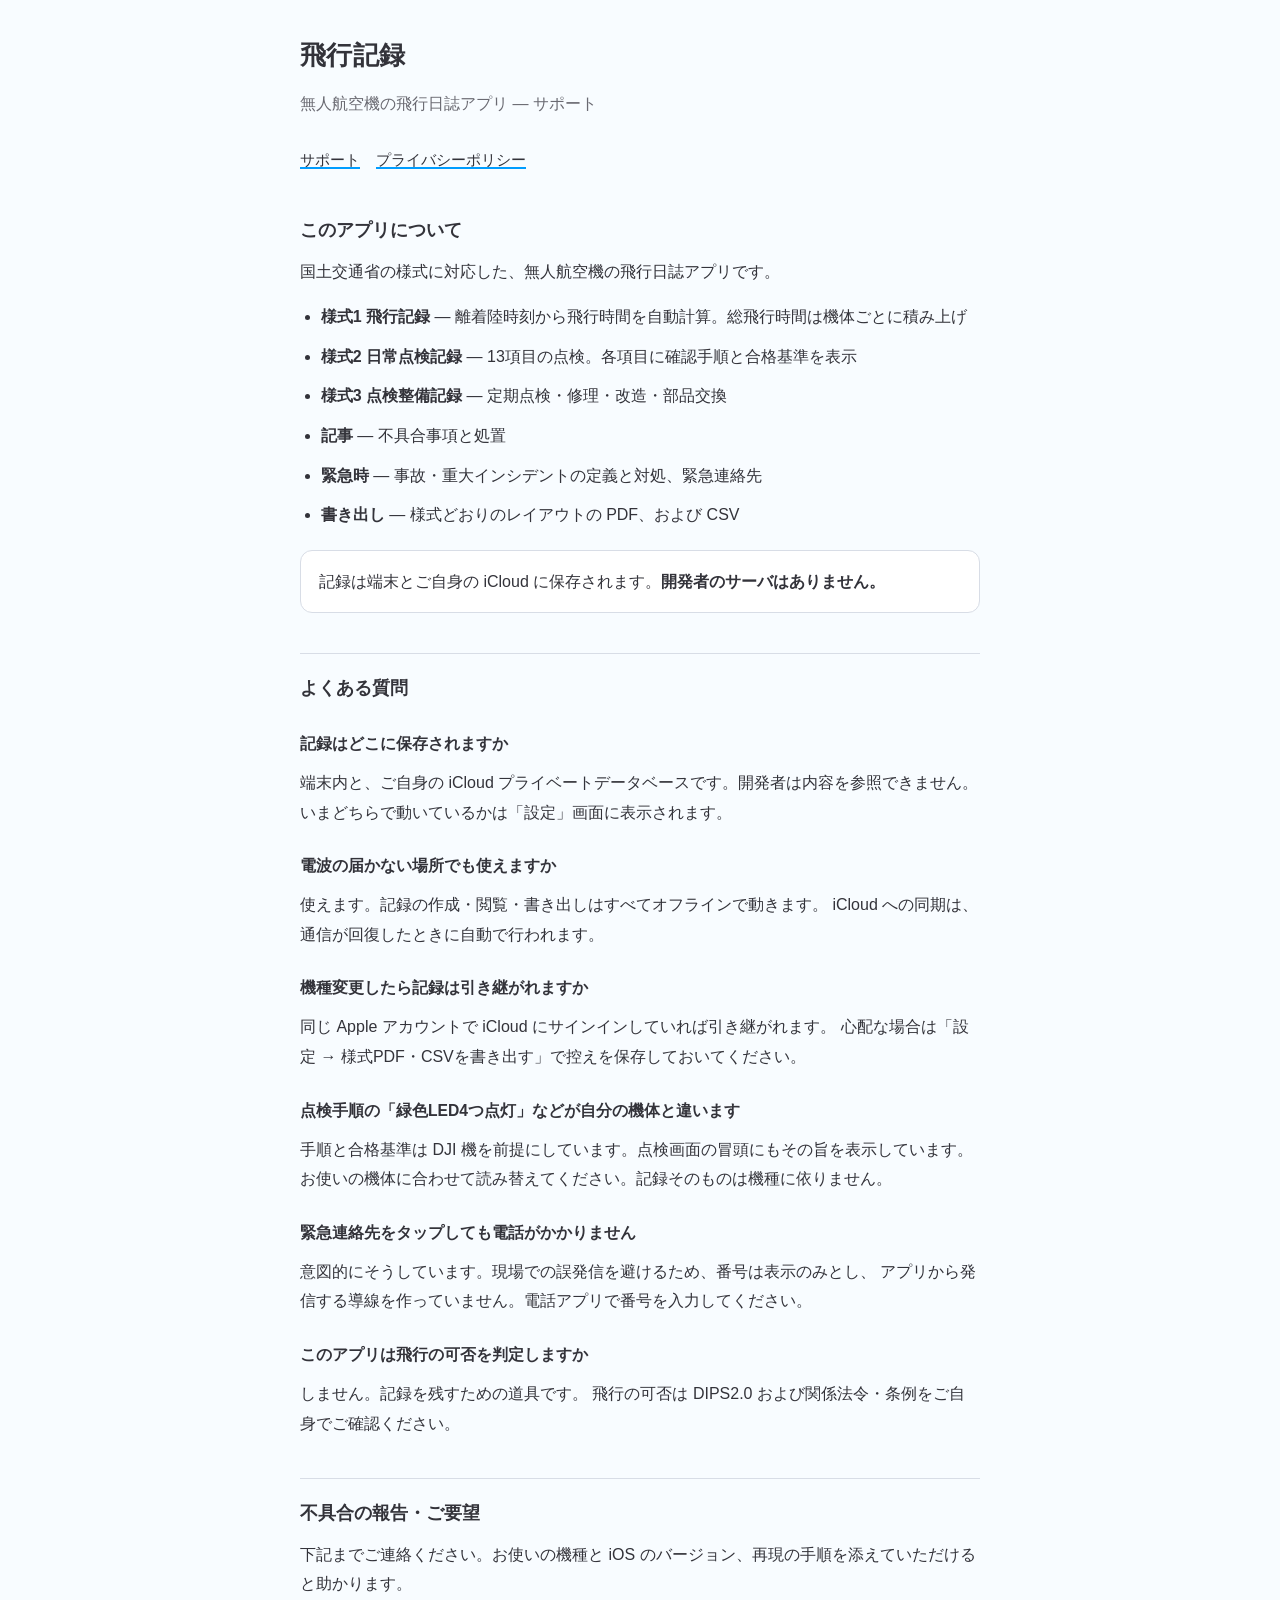
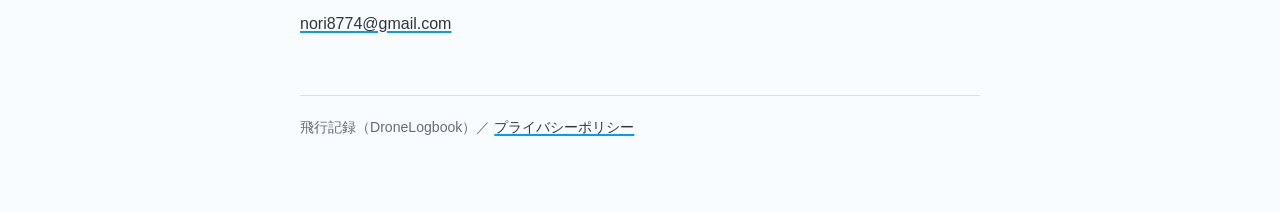
==== index.html @ 9141b2b8 "サポートページとプライバシーポリシーを置く App Store の提出に必要な2つのURLのため。 内容は実装どおり（記録は端末と本人の iCloud のみ、解析・広告・第三者SDKなし）。" ====
<!DOCTYPE html>
<html lang="ja">
<head>
<meta charset="utf-8">
<meta name="viewport" content="width=device-width, initial-scale=1">
<title>飛行記録 — サポート</title>
<link rel="stylesheet" href="style.css">
</head>
<body>
<main>
  <h1>飛行記録</h1>
  <p class="lede">無人航空機の飛行日誌アプリ — サポート</p>
  <nav><a href="index.html">サポート</a><a href="privacy.html">プライバシーポリシー</a></nav>

  <h2>このアプリについて</h2>
  <p>国土交通省の様式に対応した、無人航空機の飛行日誌アプリです。</p>
  <ul>
    <li><strong>様式1 飛行記録</strong> — 離着陸時刻から飛行時間を自動計算。総飛行時間は機体ごとに積み上げ</li>
    <li><strong>様式2 日常点検記録</strong> — 13項目の点検。各項目に確認手順と合格基準を表示</li>
    <li><strong>様式3 点検整備記録</strong> — 定期点検・修理・改造・部品交換</li>
    <li><strong>記事</strong> — 不具合事項と処置</li>
    <li><strong>緊急時</strong> — 事故・重大インシデントの定義と対処、緊急連絡先</li>
    <li><strong>書き出し</strong> — 様式どおりのレイアウトの PDF、および CSV</li>
  </ul>

  <div class="box">
    <p>記録は端末とご自身の iCloud に保存されます。<strong>開発者のサーバはありません。</strong></p>
  </div>

  <h2>よくある質問</h2>

  <h3>記録はどこに保存されますか</h3>
  <p>端末内と、ご自身の iCloud プライベートデータベースです。開発者は内容を参照できません。
     いまどちらで動いているかは「設定」画面に表示されます。</p>

  <h3>電波の届かない場所でも使えますか</h3>
  <p>使えます。記録の作成・閲覧・書き出しはすべてオフラインで動きます。
     iCloud への同期は、通信が回復したときに自動で行われます。</p>

  <h3>機種変更したら記録は引き継がれますか</h3>
  <p>同じ Apple アカウントで iCloud にサインインしていれば引き継がれます。
     心配な場合は「設定 → 様式PDF・CSVを書き出す」で控えを保存しておいてください。</p>

  <h3>点検手順の「緑色LED4つ点灯」などが自分の機体と違います</h3>
  <p>手順と合格基準は DJI 機を前提にしています。点検画面の冒頭にもその旨を表示しています。
     お使いの機体に合わせて読み替えてください。記録そのものは機種に依りません。</p>

  <h3>緊急連絡先をタップしても電話がかかりません</h3>
  <p>意図的にそうしています。現場での誤発信を避けるため、番号は表示のみとし、
     アプリから発信する導線を作っていません。電話アプリで番号を入力してください。</p>

  <h3>このアプリは飛行の可否を判定しますか</h3>
  <p>しません。記録を残すための道具です。
     飛行の可否は DIPS2.0 および関係法令・条例をご自身でご確認ください。</p>

  <h2>不具合の報告・ご要望</h2>
  <p>下記までご連絡ください。お使いの機種と iOS のバージョン、再現の手順を添えていただけると助かります。</p>
  <p><a href="mailto:nori8774@gmail.com">nori8774@gmail.com</a></p>

  <footer>飛行記録（DroneLogbook）／ <a href="privacy.html">プライバシーポリシー</a></footer>
</main>
</body>
</html>
---- style.css ----
/* 飛行記録（DroneLogbook）のサポートページ。
   アプリと同じ配色（AQUA）。審査は電話で見られるので、狭い幅でも読めるようにする。 */
:root {
  --bg: #f8fcff; --surface: #ffffff; --border: #d8dde6;
  --text: #33333a; --text-sub: #6a6a72; --primary: #009dff; --accent: #086eac;
}
@media (prefers-color-scheme: dark) {
  :root {
    --bg: #0c1218; --surface: #151d26; --border: #27313c;
    --text: #f0f2f7; --text-sub: #9fadbb; --primary: #39adff; --accent: #009dff;
  }
}
* { box-sizing: border-box; }
body {
  margin: 0;
  padding: 32px 20px 72px;
  font-family: -apple-system, "Hiragino Sans", "Noto Sans JP", sans-serif;
  font-size: 16px;
  line-height: 1.85;
  color: var(--text);
  background: var(--bg);
}
main { max-width: 680px; margin: 0 auto; }
h1 { font-size: 1.6rem; margin: 0 0 4px; letter-spacing: .01em; }
h2 { font-size: 1.1rem; margin: 40px 0 10px; padding-top: 18px; border-top: 1px solid var(--border); }
h2:first-of-type { border-top: none; padding-top: 0; }
h3 { font-size: .98rem; margin: 24px 0 6px; }
p, li { margin: 10px 0; }
ul { padding-left: 1.3em; }
a { color: var(--text); text-decoration: underline; text-decoration-color: var(--primary); text-decoration-thickness: 2px; text-underline-offset: 2px; }
.lede { color: var(--text-sub); margin-bottom: 28px; }
.note { font-size: .9rem; color: var(--text-sub); }
.box { background: var(--surface); border: 1px solid var(--border); border-radius: 12px; padding: 16px 18px; margin: 20px 0; }
.box p:first-child { margin-top: 0; } .box p:last-child { margin-bottom: 0; }
nav { margin-bottom: 28px; font-size: .92rem; }
nav a { margin-right: 16px; }
footer { margin-top: 56px; padding-top: 18px; border-top: 1px solid var(--border); font-size: .88rem; color: var(--text-sub); }
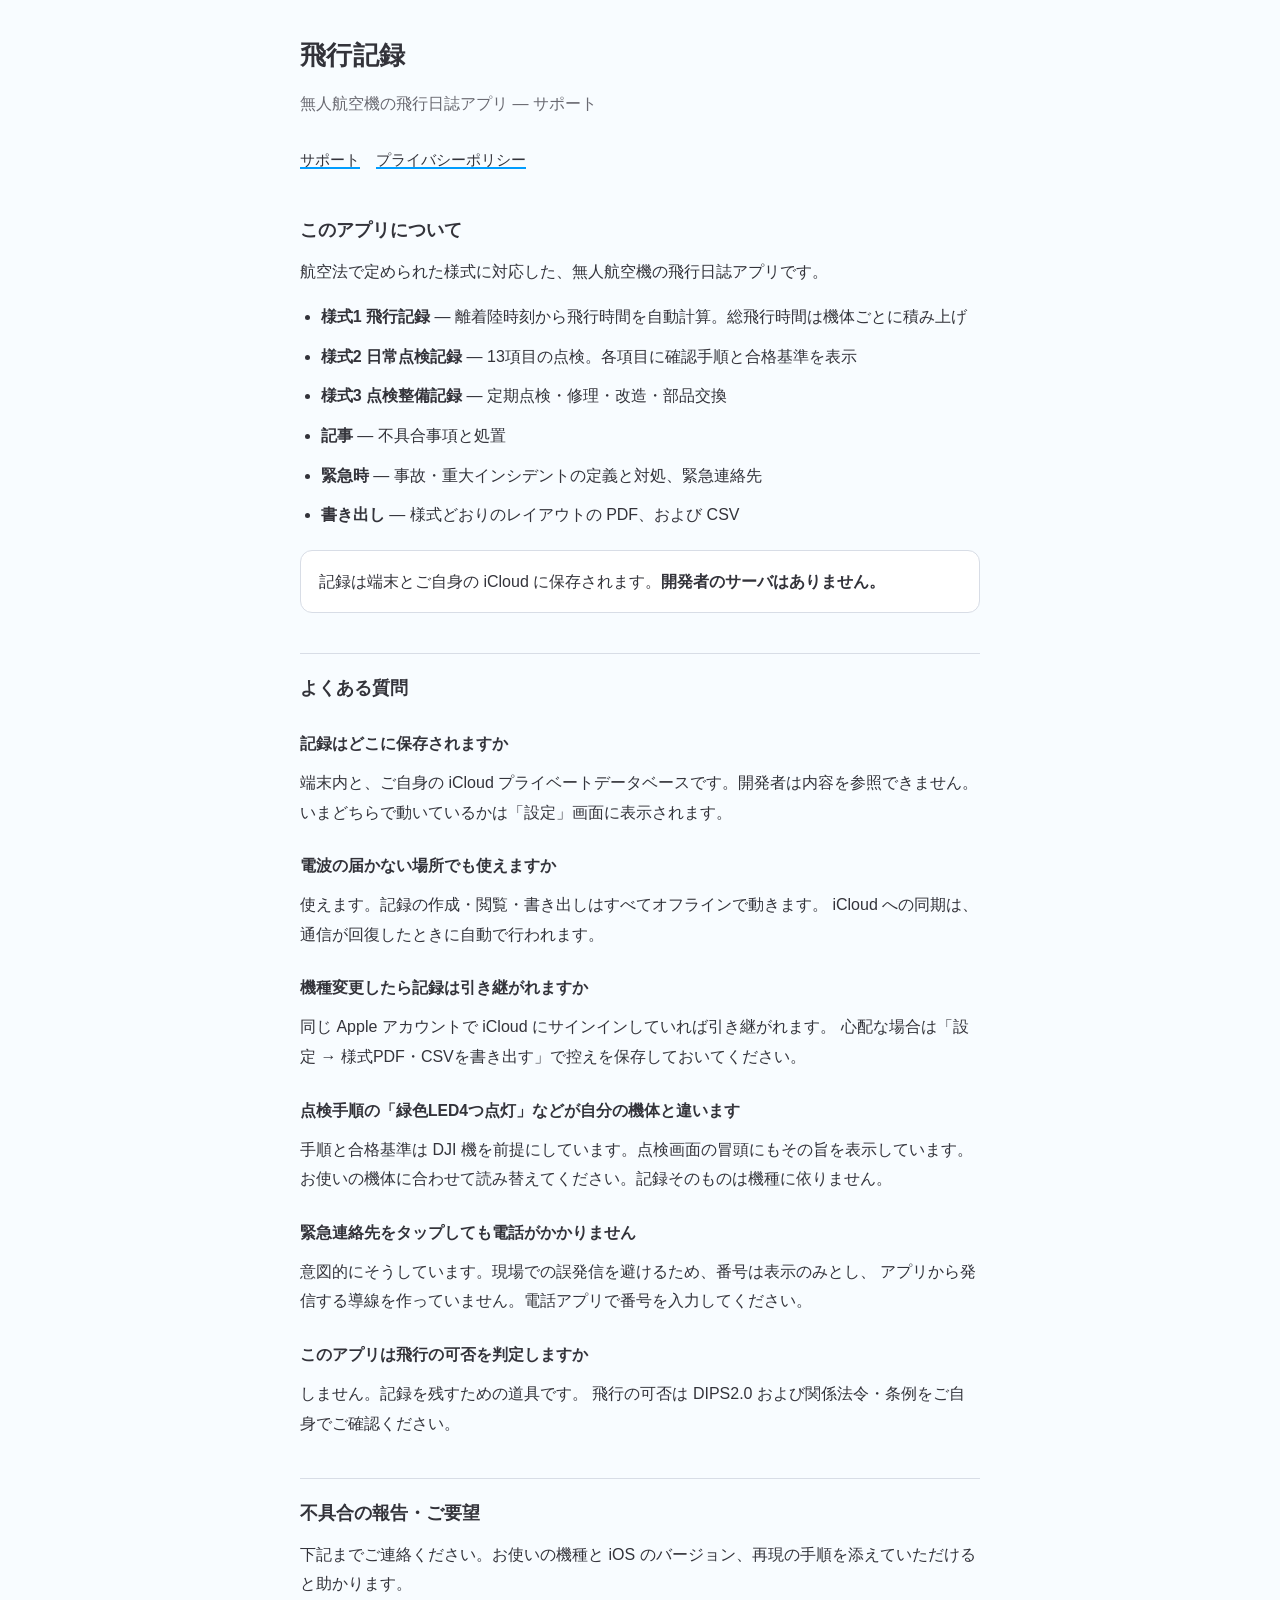
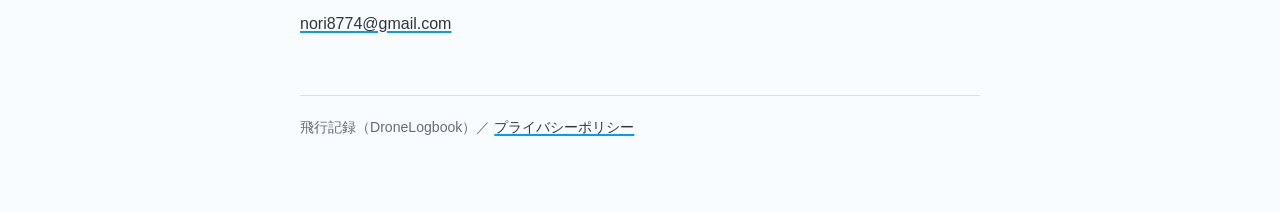
==== commit 99b4320c: "サポートページから省庁名を外す App Store の審査（4.1(b) Copycats）で、省庁名を出すと 関係があるように見えると指摘されたため。 様式が公的であることは「航空法で定められた」で" ====
--- a/index.html
+++ b/index.html
@@ -13,7 +13,7 @@
   <nav><a href="index.html">サポート</a><a href="privacy.html">プライバシーポリシー</a></nav>
 
   <h2>このアプリについて</h2>
-  <p>国土交通省の様式に対応した、無人航空機の飛行日誌アプリです。</p>
+  <p>航空法で定められた様式に対応した、無人航空機の飛行日誌アプリです。</p>
   <ul>
     <li><strong>様式1 飛行記録</strong> — 離着陸時刻から飛行時間を自動計算。総飛行時間は機体ごとに積み上げ</li>
     <li><strong>様式2 日常点検記録</strong> — 13項目の点検。各項目に確認手順と合格基準を表示</li>
